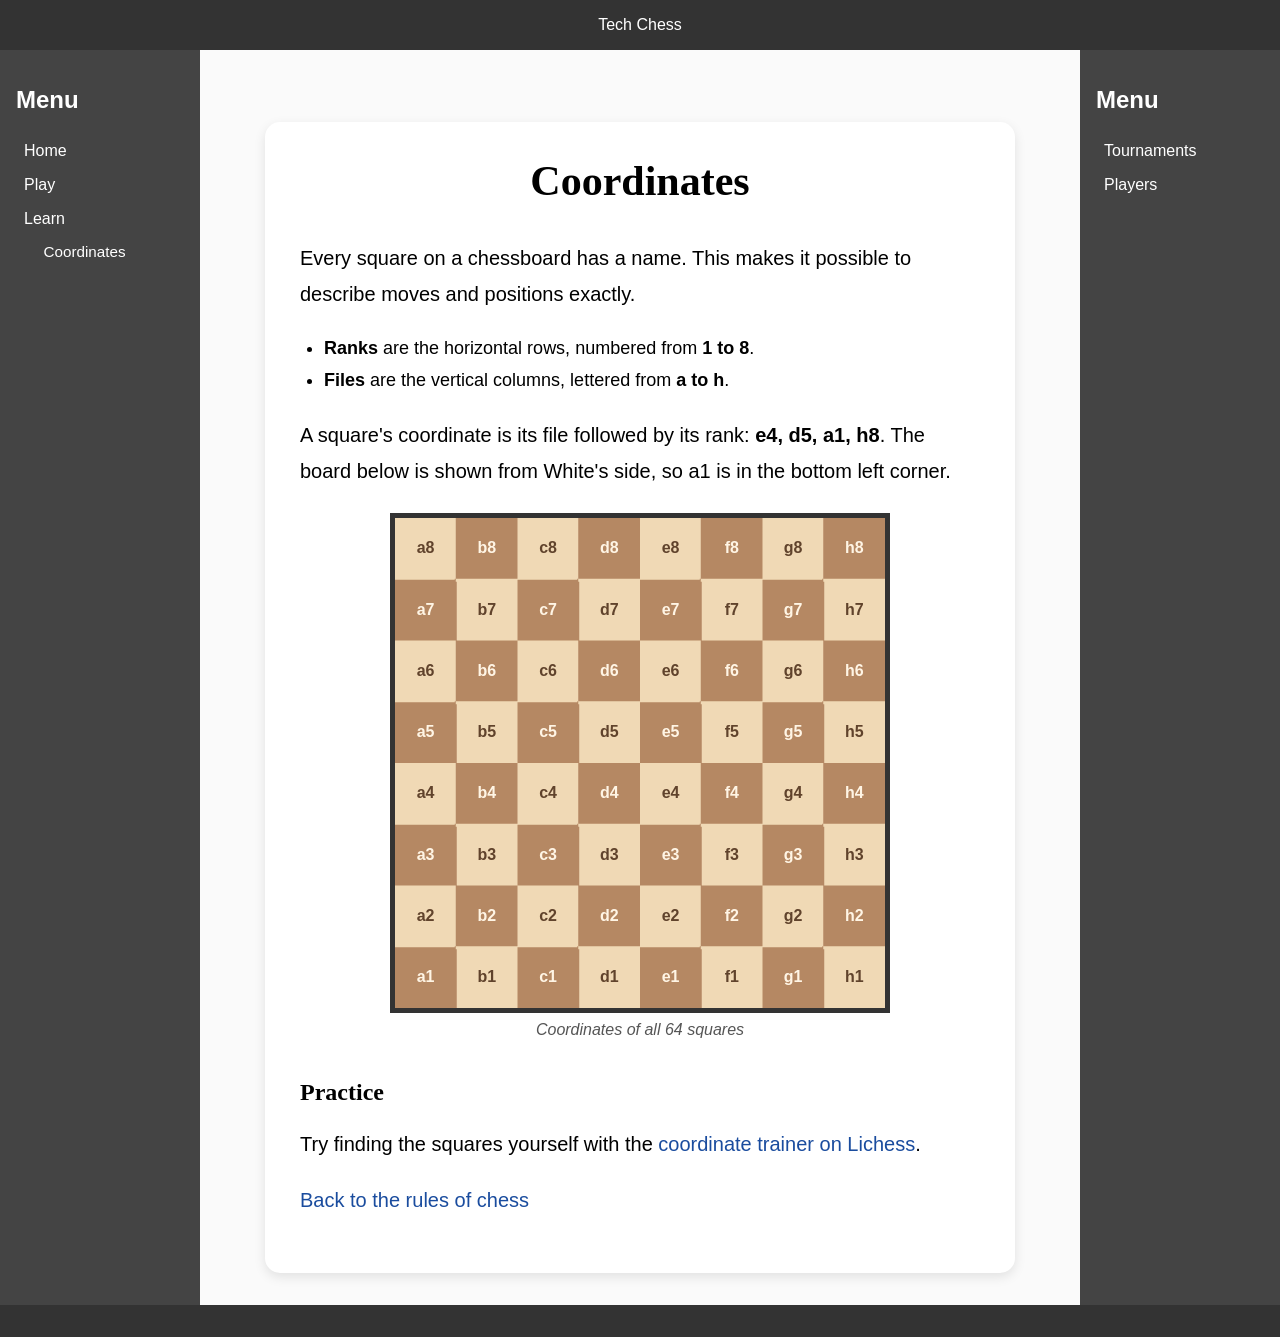
==== coordinates.html @ 81451b29 "add coordinates page" ====
<!DOCTYPE html>
<html lang="en">
<head>
    <meta charset="UTF-8">
    <meta name="viewport" content="width=device-width, initial-scale=1.0">
    <meta name="description" content="Learn how to read the coordinates on a chessboard.">
    <link rel="stylesheet" href="style.css">
    <script src="board.js" defer></script>
    <title>Coordinates</title>
</head>
<body>
    <header>Tech Chess</header>
    <noscript><p class="script-warning">The board coordinates need JavaScript to appear.</p></noscript>

    <div class="main-layout">
        <nav class="sidebar" aria-label="Main menu">
            <h2>Menu</h2>
            <ul>
                <li><a href="index.html">Home</a></li>
                <li><span>Play</span></li>
                <li>
                    <a href="study.html">Learn</a>
                    <ul class="learn-links">
                        <li><a href="coordinates.html" aria-current="page">Coordinates</a></li>
                    </ul>
                </li>
            </ul>
        </nav>

        <main class="content">
            <article class="content-card coordinates-page">
                <h1 class="card-title">Coordinates</h1>
                <p>
                    Every square on a chessboard has a name. This makes it possible
                    to describe moves and positions exactly.
                </p>
                <ul>
                    <li><strong>Ranks</strong> are the horizontal rows, numbered from <strong>1 to 8</strong>.</li>
                    <li><strong>Files</strong> are the vertical columns, lettered from <strong>a to h</strong>.</li>
                </ul>
                <p>
                    A square's coordinate is its file followed by its rank:
                    <strong>e4, d5, a1, h8</strong>. The board below is shown from
                    White's side, so a1 is in the bottom left corner.
                </p>

                <figure>
                    <div class="chessboard" role="img" aria-label="Chessboard showing the coordinate of every square, from a1 at the bottom left to h8 at the top right" data-fen="8/8/8/8/8/8/8/8" data-coordinates="true"></div>
                    <figcaption>Coordinates of all 64 squares</figcaption>
                </figure>

                <h2>Practice</h2>
                <p>
                    Try finding the squares yourself with the
                    <a href="https://lichess.org/training/coordinate" target="_blank" rel="noopener noreferrer">coordinate trainer on Lichess</a>.
                </p>
                <p><a href="study.html">Back to the rules of chess</a></p>
            </article>
        </main>

        <aside class="sidebar" aria-label="More sections">
            <h2>Menu</h2>
            <ul>
                <li><a href="tournaments.html">Tournaments</a></li>
                <li><a href="players.html">Players</a></li>
            </ul>
        </aside>
    </div>

    <footer></footer>
</body>
</html>
---- style.css ----
:root {
    --light-square: #f0d9b5;
    --dark-square: #b58863;
}

body {
    display: flex;
    flex-direction: column;
    min-height: 100vh;
    margin: 0;
    background: #f0f0f0;
    font-family: Arial, sans-serif;
}

header,
footer {
    padding: 1em;
    background: #333;
    color: white;
    text-align: center;
}

.main-layout {
    display: grid;
    grid-template-columns: 12.5rem minmax(0, 1fr) 12.5rem;
    flex: 1;
}

.sidebar {
    padding: 1em;
    background: #444;
    color: white;
}

.sidebar ul {
    padding: 0;
    list-style: none;
}

.sidebar a,
.sidebar span {
    display: block;
    padding: 0.5em;
    color: white;
    text-decoration: none;
}

.sidebar a:hover,
.sidebar a:focus-visible {
    background: #555;
}

.content {
    min-width: 0;
    padding: 2em;
    background: #fafafa;
}

.content-grid {
    display: grid;
    grid-template-columns: minmax(0, 1.2fr) minmax(0, 1fr);
    gap: 1.875rem;
}

.content p {
    font-size: 1.25rem;
    line-height: 1.6;
}

.chessboard {
    width: 100%;
    max-width: 31.25rem;
    aspect-ratio: 1;
    border: 0.3125rem solid #333;
    box-sizing: border-box;
    background: conic-gradient(
        var(--dark-square) 25%,
        var(--light-square) 0 50%,
        var(--dark-square) 0 75%,
        var(--light-square) 0
    ) 0 0 / 25% 25%;
    display: grid;
    grid-template-columns: repeat(8, minmax(0, 1fr));
    grid-template-rows: repeat(8, minmax(0, 1fr));
}

.board-piece {
    width: 100%;
    height: 100%;
    object-fit: contain;
}

@media (max-width: 1024px) {
    .main-layout {
        grid-template-columns: 1fr;
    }

    .sidebar {
        padding: 0.5em 1em;
    }

    .sidebar:last-child {
        order: -1;
    }

    .sidebar ul {
        display: flex;
        flex-wrap: wrap;
        gap: 0.5rem;
    }

    .content-grid {
        grid-template-columns: 1fr;
    }
}

.content-card {
    box-sizing: border-box;
    max-width: 750px;
    margin: 40px auto 0;
    padding: 35px;
    background: white;
    border-radius: 15px;
    box-shadow: 0 4px 12px rgba(0, 0, 0, 0.1);
}

.card-title {
    margin-top: 0;
    font-family: Georgia, serif;
    font-size: 42px;
    text-align: center;
}

.history h3 {
    margin-top: 32px;
    font-size: 24px;
}

.content-card p {
    line-height: 1.8;
}

.content-card figure {
    margin: 24px 0 40px;
    text-align: center;
}

.content-card img {
    display: block;
    max-width: 100%;
    height: auto;
    margin: 0 auto;
}

.history-image-small {
    width: 400px;
}

.content-card figcaption {
    margin-top: 8px;
    color: #555;
    font-style: italic;
}

@media (max-width: 600px) {
    .content-card {
        padding: 20px;
    }

    .card-title {
        font-size: 32px;
    }
}

.content-card a {
    color: #1a4c9e;
    text-decoration: none;
}

.content-card a:hover {
    text-decoration: underline;
}

.content-card a:focus-visible {
    outline: 2px solid #1a4c9e;
    outline-offset: 2px;
}

.entry-list {
    padding-left: 22px;
}

.entry-list li + li {
    margin-top: 45px;
}

.entry-list h2 {
    margin: 0 0 10px;
    font-size: 1.25rem;
}

.entry-page p {
    font-size: 1.125rem;
}

.entry-list figure {
    margin-bottom: 0;
}

.entry-image-small {
    width: 400px;
}

.video-row {
    display: grid;
    grid-template-columns: repeat(2, minmax(0, 1fr));
    gap: 20px;
    max-width: 750px;
    margin: 32px auto 0;
}

.video-row iframe {
    display: block;
    width: 100%;
    aspect-ratio: 16 / 9;
    border: 0;
}

@media (max-width: 650px) {
    .video-row {
        grid-template-columns: 1fr;
    }
}

.board-marker {
    align-self: center;
    justify-self: center;
    border-radius: 50%;
    z-index: 2;
}

.board-marker.move {
    width: 24%;
    height: 24%;
    background: #c52f2f;
}

.board-marker.capture {
    width: 95%;
    height: 95%;
    box-sizing: border-box;
    border: 4px solid #c52f2f;
}

.script-warning {
    margin: 0;
    padding: 0.75rem 1rem;
    text-align: center;
    background: #fff0d1;
}

.rules-page {
    max-width: 1050px;
}

.rules-page p,
.rules-list {
    font-size: 1.125rem;
}

.rules-intro {
    text-align: center;
}

.rules-nav {
    display: flex;
    flex-wrap: wrap;
    justify-content: center;
    gap: 0.75rem 1.5rem;
    margin: 1.5rem 0 2rem;
}

.rules-page h2 {
    margin: 2.5rem 0 0.5rem;
    padding-top: 1.5rem;
    border-top: 1px solid #ddd;
    font-family: Georgia, serif;
    font-size: 2rem;
}

.rules-page h3 {
    margin: 0 0 0.75rem;
    font-family: Georgia, serif;
    font-size: 1.6rem;
}

.rule-block {
    display: grid;
    grid-template-columns: minmax(0, 1fr) minmax(0, 320px);
    align-items: center;
    gap: 2rem;
    padding: 1.75rem 0;
    border-bottom: 1px solid #eee;
}

.rule-block.reverse {
    grid-template-columns: minmax(0, 320px) minmax(0, 1fr);
}

.rule-block.reverse .rule-text {
    grid-column: 2;
    grid-row: 1;
}

.rule-block.reverse .rule-diagram {
    grid-column: 1;
    grid-row: 1;
}

.rules-page .rule-diagram,
.rule-diagrams figure {
    margin: 0;
    text-align: center;
}

.rules-page .board-piece {
    width: 100%;
    height: 100%;
    margin: 0;
}

.rules-page .chessboard {
    max-width: 320px;
    margin: 0 auto;
}

.special-rule {
    padding: 1.5rem 0;
}

.rule-diagrams {
    display: grid;
    grid-template-columns: repeat(auto-fit, minmax(min(100%, 240px), 1fr));
    gap: 1.5rem;
    margin: 1.5rem 0 2rem;
}

.rules-list {
    padding-left: 1.5rem;
    line-height: 1.7;
}

.rules-list li + li {
    margin-top: 0.5rem;
}

@media (max-width: 700px) {
    .rule-block,
    .rule-block.reverse {
        grid-template-columns: 1fr;
        gap: 1.25rem;
    }

    .rule-block.reverse .rule-text,
    .rule-block.reverse .rule-diagram {
        grid-column: auto;
        grid-row: auto;
    }

    .rules-page h2 {
        font-size: 1.7rem;
    }
}

.sidebar .learn-links {
    padding-left: 1.25rem;
}

.sidebar .learn-links a {
    font-size: 0.95rem;
}

.coordinates-page {
    max-width: 750px;
}

.coordinates-page ul {
    padding-left: 1.5rem;
    font-size: 1.125rem;
    line-height: 1.8;
}

.coordinates-page h2 {
    margin-top: 2rem;
    font-family: Georgia, serif;
}

.coordinates-page .chessboard {
    margin: 0 auto;
}

.board-coordinate {
    align-self: stretch;
    justify-self: stretch;
    display: grid;
    place-items: center;
    font-size: clamp(0.65rem, 1.25vw, 1.1rem);
    font-weight: bold;
}

.board-coordinate.light-square {
    color: #60432c;
}

.board-coordinate.dark-square {
    color: #fff5e5;
}
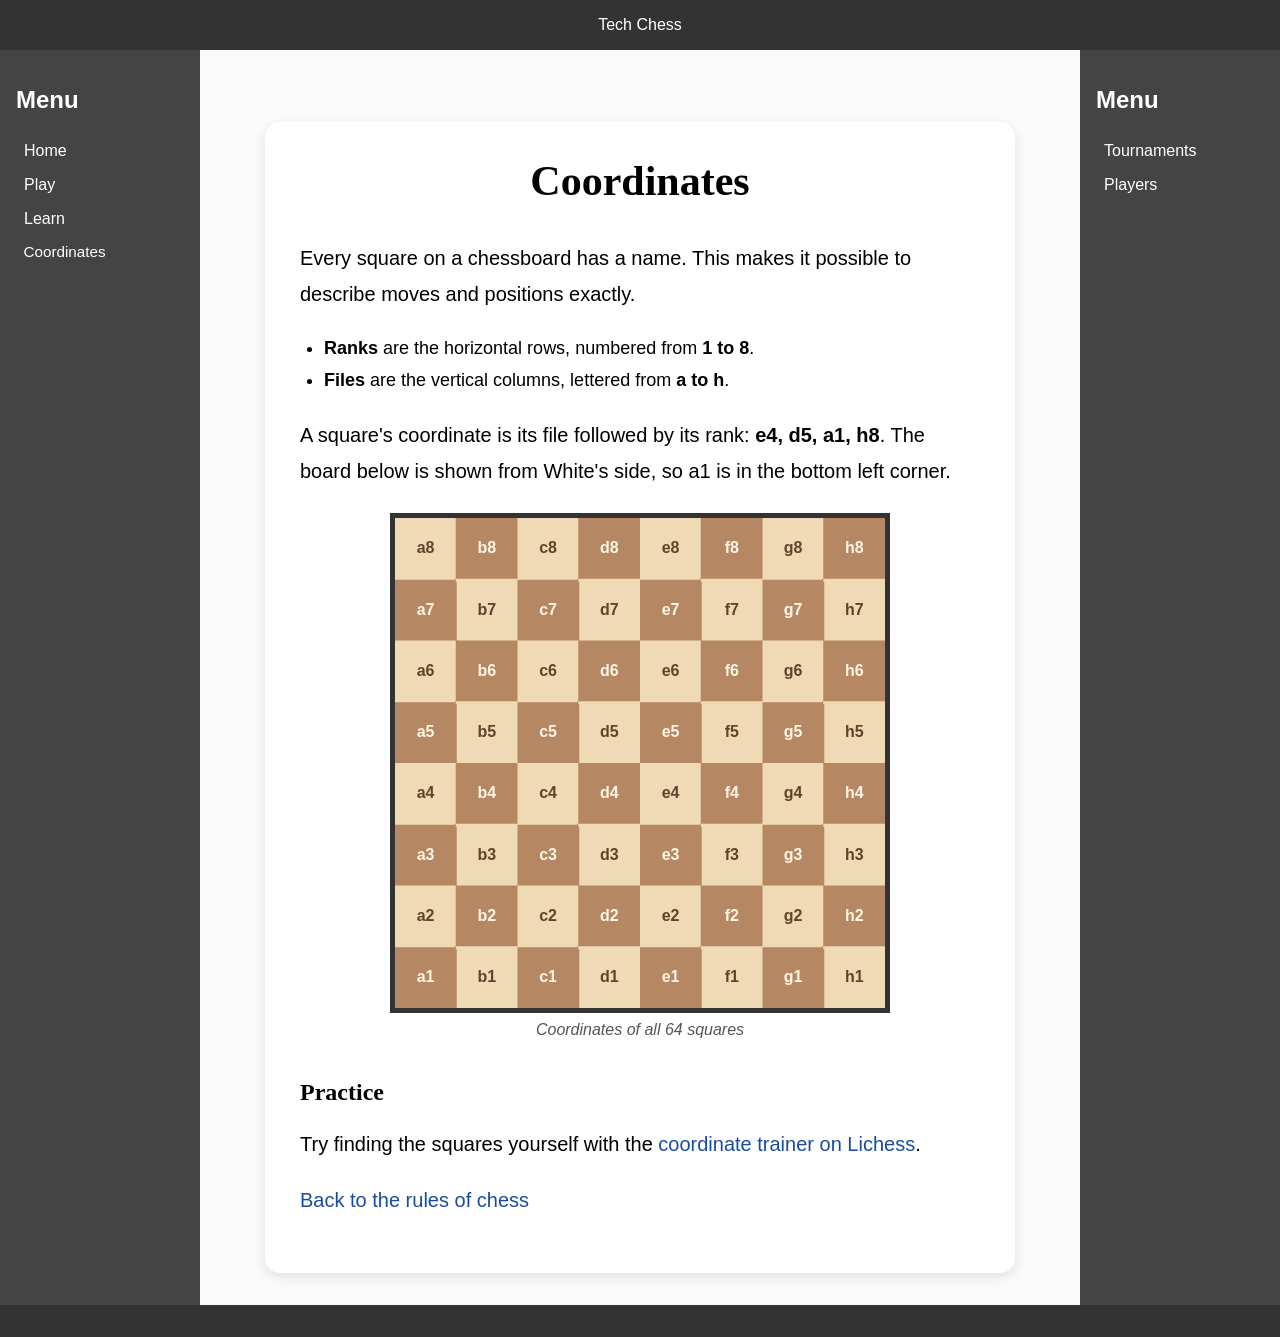
==== commit f6fa9346: "add play options and local setup" ====
--- a/coordinates.html
+++ b/coordinates.html
@@ -17,7 +17,7 @@
             <h2>Menu</h2>
             <ul>
                 <li><a href="index.html">Home</a></li>
-                <li><span>Play</span></li>
+                <li><a href="play.html">Play</a></li>
                 <li>
                     <a href="study.html">Learn</a>
                     <ul class="learn-links">
--- a/style.css
+++ b/style.css
@@ -373,7 +373,7 @@
 }
 
 .sidebar .learn-links {
-    padding-left: 1.25rem;
+    padding-left: 0;
 }
 
 .sidebar .learn-links a {
@@ -415,3 +415,74 @@
 .board-coordinate.dark-square {
     color: #fff5e5;
 }
+
+.play-page,
+.setup-page {
+    max-width: 620px;
+}
+
+.play-options {
+    display: grid;
+    gap: 1rem;
+    max-width: 340px;
+    margin: 2rem auto 0;
+}
+
+.play-page .play-option,
+.setup-page .play-option {
+    display: block;
+    box-sizing: border-box;
+    width: 100%;
+    padding: 1rem;
+    border: 1px solid #333;
+    border-radius: 8px;
+    background: #444;
+    color: white;
+    font: inherit;
+    font-size: 1.2rem;
+    text-align: center;
+    text-decoration: none;
+}
+
+.play-page a.play-option:hover,
+.play-page a.play-option:focus-visible {
+    background: #555;
+    color: white;
+    text-decoration: none;
+}
+
+.play-option:disabled {
+    opacity: 0.55;
+    cursor: not-allowed;
+}
+
+.local-form {
+    display: grid;
+    gap: 0.75rem;
+    max-width: 420px;
+    margin: 2rem auto 0;
+}
+
+.local-form label {
+    font-weight: bold;
+}
+
+.local-form input,
+.local-form select {
+    box-sizing: border-box;
+    width: 100%;
+    padding: 0.7rem;
+    border: 1px solid #888;
+    border-radius: 4px;
+    background: white;
+    font: inherit;
+}
+
+.local-form .play-option {
+    margin-top: 1rem;
+}
+
+.setup-back {
+    margin-bottom: 0;
+    text-align: center;
+}
